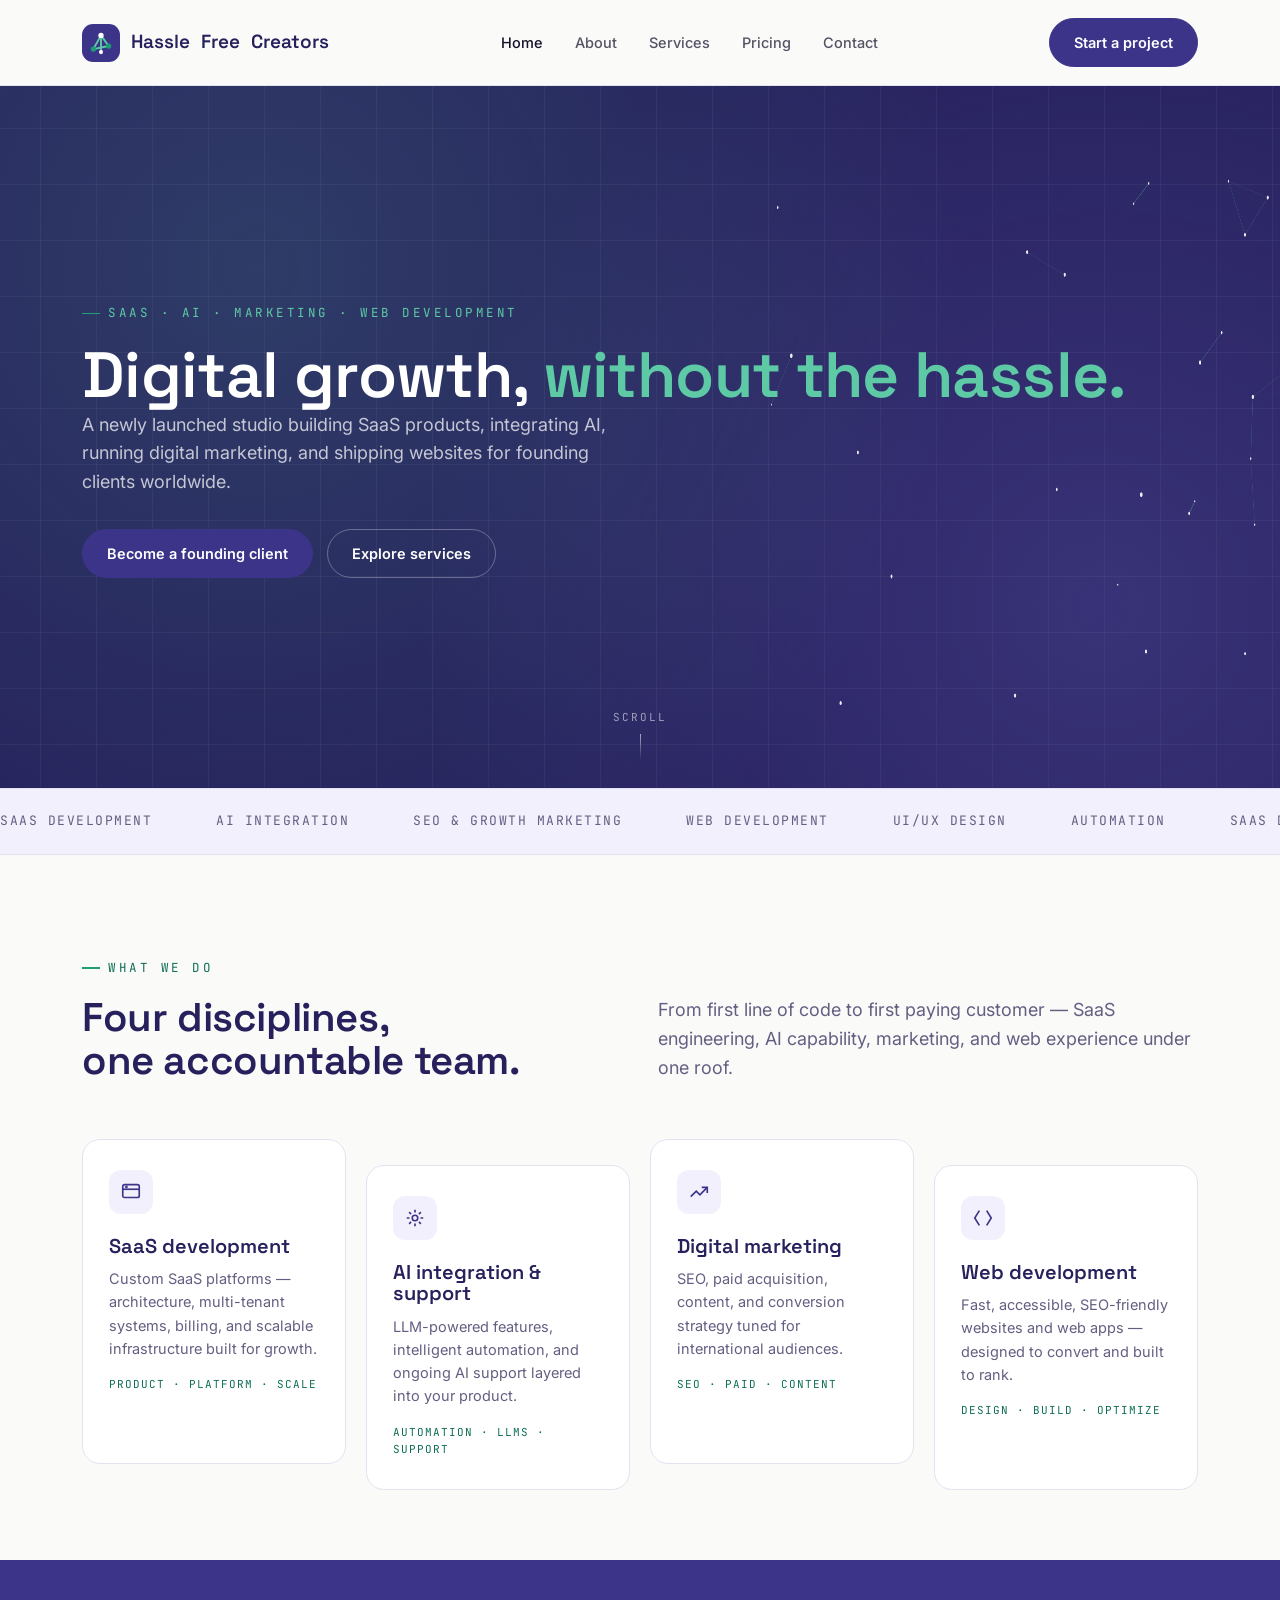
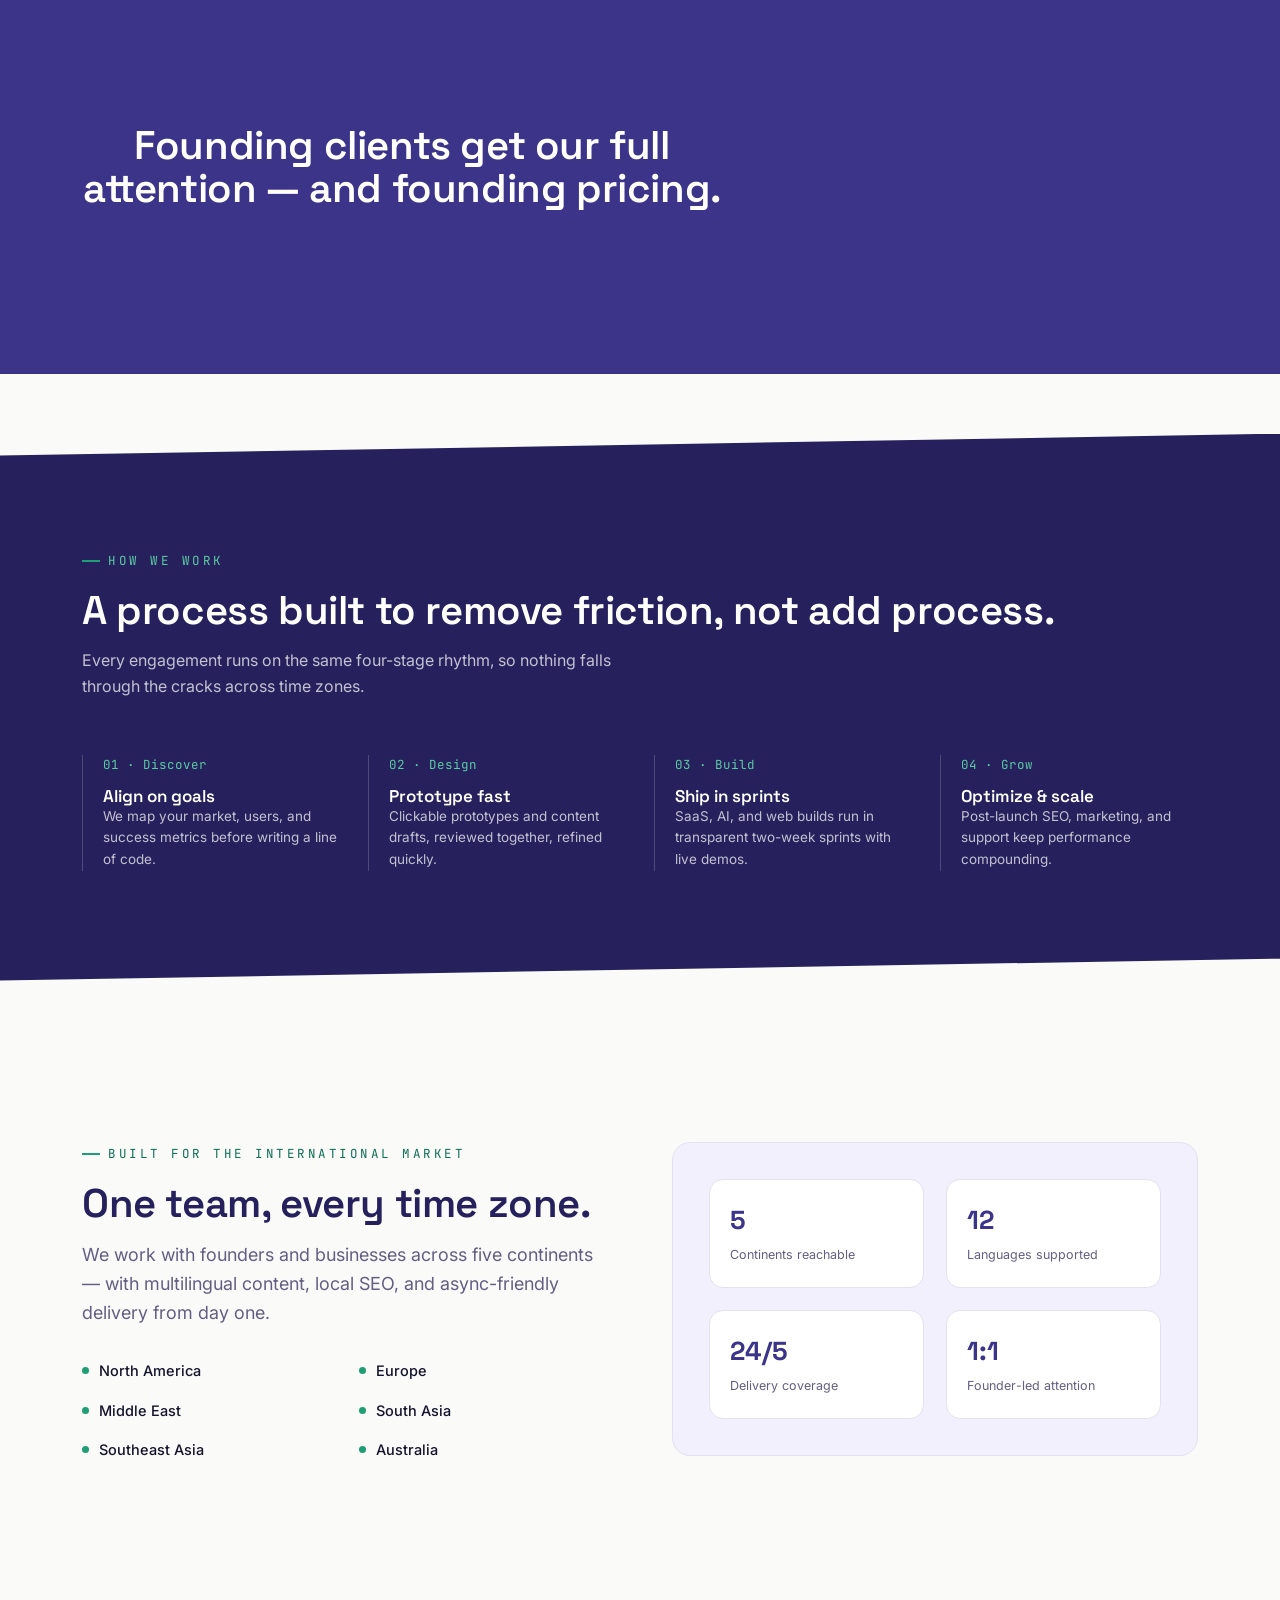
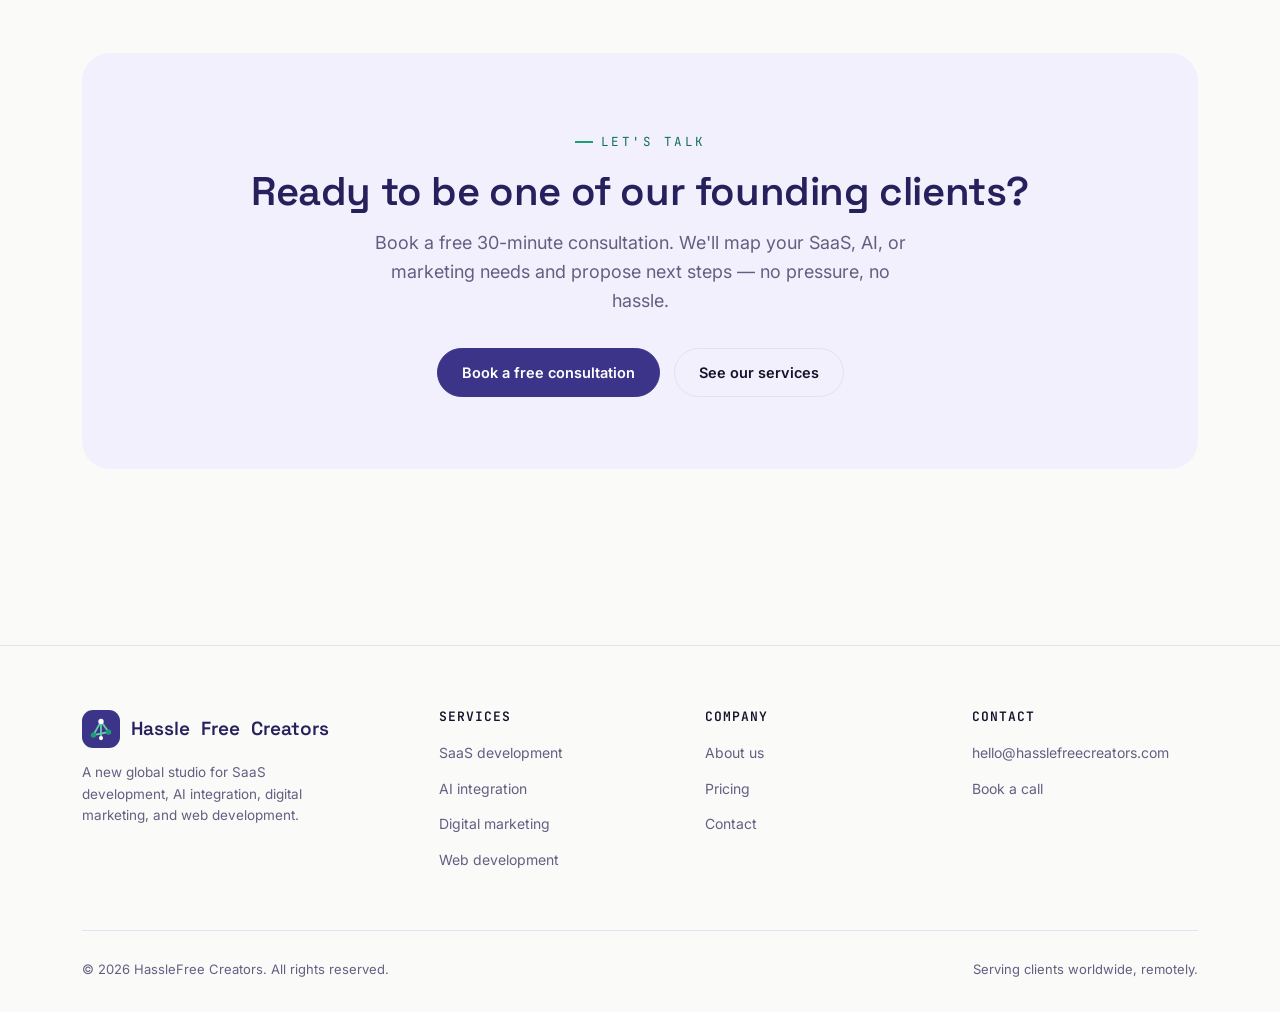
==== index.html @ 12fe64bd "frist commit" ====
<!DOCTYPE html>
<html lang="en">
<head>
<meta charset="UTF-8">
<meta name="viewport" content="width=device-width, initial-scale=1.0">

<title>HassleFree Creators | SaaS Development, AI Solutions, Digital Marketing & Web Development Agency</title>
<meta name="description" content="HassleFree Creators is a new global studio delivering SaaS product development, AI integration and support, digital marketing, and custom web development for startups and businesses worldwide.">
<meta name="keywords" content="SaaS development company, AI development services, AI support and integration, digital marketing agency, custom web development, SaaS solutions provider, international digital agency, web app development, new digital agency, hassle free creators">
<meta name="author" content="HassleFree Creators">
<meta name="robots" content="index, follow">
<link rel="canonical" href="https://www.hasslefreecreators.com/index.html">

<meta property="og:type" content="website">
<meta property="og:site_name" content="HassleFree Creators">
<meta property="og:title" content="HassleFree Creators | SaaS Development, AI Solutions, Digital Marketing & Web Development Agency">
<meta property="og:description" content="A new global studio building SaaS products, integrating AI, running digital marketing, and shipping websites for founding clients worldwide.">
<meta property="og:url" content="https://www.hasslefreecreators.com/index.html">
<meta property="og:image" content="https://www.hasslefreecreators.com/assets/og-cover.jpg">
<meta property="og:locale" content="en_US">

<meta name="twitter:card" content="summary_large_image">
<meta name="twitter:title" content="HassleFree Creators | SaaS Development, AI Solutions, Digital Marketing & Web Development Agency">
<meta name="twitter:description" content="A new global studio building SaaS products, integrating AI, running digital marketing, and shipping websites for founding clients worldwide.">
<meta name="twitter:image" content="https://www.hasslefreecreators.com/assets/og-cover.jpg">

<link rel="alternate" hreflang="en" href="https://www.hasslefreecreators.com/index.html">
<link rel="alternate" hreflang="x-default" href="https://www.hasslefreecreators.com/index.html">

<link rel="icon" href="assets/favicon.svg" type="image/svg+xml">
<link rel="preconnect" href="https://fonts.googleapis.com">
<link rel="preconnect" href="https://fonts.gstatic.com" crossorigin>
<link href="https://fonts.googleapis.com/css2?family=Space+Grotesk:wght@500;600;700&family=Inter:wght@400;500;600&family=JetBrains+Mono:wght@500&display=swap" rel="stylesheet">
<link rel="stylesheet" href="assets/styles.css">

<script type="application/ld+json">
{
  "@context": "https://schema.org",
  "@type": "Organization",
  "name": "HassleFree Creators",
  "url": "https://www.hasslefreecreators.com/",
  "logo": "https://www.hasslefreecreators.com/assets/logo.png",
  "description": "A global studio providing SaaS development, AI integration and support, digital marketing, and web development services.",
  "sameAs": [
    "https://www.linkedin.com/company/hasslefreecreators",
    "https://twitter.com/hasslefreecreators",
    "https://www.instagram.com/hasslefreecreators"
  ],
  "contactPoint": {
    "@type": "ContactPoint",
    "contactType": "customer support",
    "email": "hello@hasslefreecreators.com",
    "areaServed": "Worldwide",
    "availableLanguage": ["English"]
  }
}
</script>
<script type="application/ld+json">
{
  "@context": "https://schema.org",
  "@type": "WebSite",
  "name": "HassleFree Creators",
  "url": "https://www.hasslefreecreators.com/",
  "potentialAction": {
    "@type": "SearchAction",
    "target": "https://www.hasslefreecreators.com/search?q={search_term_string}",
    "query-input": "required name=search_term_string"
  }
}
</script>
<script type="application/ld+json">
{
  "@context": "https://schema.org",
  "@type": "ProfessionalService",
  "name": "HassleFree Creators",
  "areaServed": "Worldwide",
  "priceRange": "$$",
  "makesOffer": [
    {"@type":"Offer","itemOffered":{"@type":"Service","name":"SaaS Product Development","description":"End-to-end SaaS design, architecture, and development for startups and enterprises."}},
    {"@type":"Offer","itemOffered":{"@type":"Service","name":"AI Integration and Support","description":"Custom AI features, LLM integration, automation, and ongoing AI support for products."}},
    {"@type":"Offer","itemOffered":{"@type":"Service","name":"Digital Marketing","description":"SEO, paid media, content, and growth marketing for global audiences."}},
    {"@type":"Offer","itemOffered":{"@type":"Service","name":"Web Development","description":"Custom, high-performance, SEO-friendly websites and web applications."}}
  ]
}
</script>
<script type="application/ld+json">
{
  "@context": "https://schema.org",
  "@type": "FAQPage",
  "mainEntity": [
    {"@type":"Question","name":"What services does HassleFree Creators offer?","acceptedAnswer":{"@type":"Answer","text":"SaaS product development, AI integration and support, digital marketing, and custom web development for clients around the world."}},
    {"@type":"Question","name":"Is HassleFree Creators a new studio?","acceptedAnswer":{"@type":"Answer","text":"Yes. HassleFree Creators is newly launched and taking on a limited number of founding client partnerships across SaaS, AI, marketing, and web development."}},
    {"@type":"Question","name":"Does HassleFree Creators work with international clients?","acceptedAnswer":{"@type":"Answer","text":"Yes. The studio works with startups and businesses across North America, Europe, the Middle East, and Asia-Pacific, with flexible timezone-friendly collaboration."}}
  ]
}
</script>
</head>
<body>
<header>
  <div class="nav">
    <a href="index.html" class="logo-lockup">
      <span class="logo-mark"><svg viewBox="0 0 100 100" xmlns="http://www.w3.org/2000/svg">
  <line x1="30" y1="66" x2="50" y2="30" stroke="#5DCAA5" stroke-width="5" stroke-linecap="round"/>
  <line x1="50" y1="30" x2="70" y2="58" stroke="#5DCAA5" stroke-width="5" stroke-linecap="round"/>
  <line x1="30" y1="66" x2="70" y2="58" stroke="#5DCAA5" stroke-width="5" stroke-linecap="round"/>
  <line x1="50" y1="30" x2="50" y2="74" stroke="#5DCAA5" stroke-width="5" stroke-linecap="round"/>
  <circle cx="50" cy="30" r="7" fill="#fff"/>
  <circle cx="30" cy="66" r="7" fill="#1D9E75"/>
  <circle cx="70" cy="58" r="7" fill="#1D9E75"/>
  <circle cx="50" cy="74" r="5.5" fill="#fff"/>
</svg></span>
      Hassle<span class="fr">Free</span> Creators
    </a>
    <nav class="links">
      <a href="index.html" aria-current="page">Home</a>
      <a href="about.html">About</a>
      <a href="services.html">Services</a>
      <a href="pricing.html">Pricing</a>
      <a href="contact.html">Contact</a>
    </nav>
    <a href="contact.html" class="btn btn-primary">Start a project</a>
  </div>
</header>
<main id="top">

  <section class="parallax-hero">
    <div class="parallax-layer layer-grid" data-parallax-speed="0.08"></div>
    <div class="parallax-layer layer-back" data-parallax-speed="0.15"></div>
    <div class="parallax-layer layer-mid" data-parallax-speed="0.28">
      <canvas id="nodeCanvas" aria-hidden="true"></canvas>
    </div>
    <div class="wrap hero-content">
      <span class="eyebrow on-dark">SaaS &middot; AI &middot; Marketing &middot; Web Development</span>
      <h1>Digital growth, <span class="accent">without the hassle.</span></h1>
      <p class="lede">A newly launched studio building SaaS products, integrating AI, running digital marketing, and shipping websites for founding clients worldwide.</p>
      <div class="hero-ctas">
        <a href="contact.html" class="btn btn-primary">Become a founding client</a>
        <a href="services.html" class="btn btn-ghost on-dark">Explore services</a>
      </div>
    </div>
    <div class="scroll-cue">Scroll</div>
  </section>

  <div class="marquee" aria-hidden="true">
    <div class="marquee-track">
      <span>SaaS Development</span><span>AI Integration</span><span>SEO &amp; Growth Marketing</span><span>Web Development</span><span>UI/UX Design</span><span>Automation</span>
      <span>SaaS Development</span><span>AI Integration</span><span>SEO &amp; Growth Marketing</span><span>Web Development</span><span>UI/UX Design</span><span>Automation</span>
    </div>
  </div>

  <section id="services">
    <div class="wrap">
      <div class="services-head reveal">
        <div>
          <span class="eyebrow">What we do</span>
          <h2>Four disciplines,<br>one accountable team.</h2>
        </div>
        <p class="lede">From first line of code to first paying customer &mdash; SaaS engineering, AI capability, marketing, and web experience under one roof.</p>
      </div>
      <div class="service-grid reveal">
        <div class="service-card">
          <div class="service-icon"><svg width="22" height="22" viewBox="0 0 24 24" fill="none" stroke="currentColor" stroke-width="1.8"><rect x="3" y="4" width="18" height="14" rx="2"/><path d="M3 9h18"/><circle cx="7" cy="6.5" r="0.6" fill="currentColor"/></svg></div>
          <h3>SaaS development</h3>
          <p>Custom SaaS platforms &mdash; architecture, multi-tenant systems, billing, and scalable infrastructure built for growth.</p>
          <span class="service-tag">Product &middot; Platform &middot; Scale</span>
        </div>
        <div class="service-card">
          <div class="service-icon"><svg width="22" height="22" viewBox="0 0 24 24" fill="none" stroke="currentColor" stroke-width="1.8"><circle cx="12" cy="12" r="3"/><path d="M12 3v3M12 18v3M3 12h3M18 12h3M5.6 5.6l2.1 2.1M16.3 16.3l2.1 2.1M5.6 18.4l2.1-2.1M16.3 7.7l2.1-2.1"/></svg></div>
          <h3>AI integration &amp; support</h3>
          <p>LLM-powered features, intelligent automation, and ongoing AI support layered into your product.</p>
          <span class="service-tag">Automation &middot; LLMs &middot; Support</span>
        </div>
        <div class="service-card">
          <div class="service-icon"><svg width="22" height="22" viewBox="0 0 24 24" fill="none" stroke="currentColor" stroke-width="1.8"><path d="M3 17l6-6 4 4 8-8"/><path d="M15 7h6v6"/></svg></div>
          <h3>Digital marketing</h3>
          <p>SEO, paid acquisition, content, and conversion strategy tuned for international audiences.</p>
          <span class="service-tag">SEO &middot; Paid &middot; Content</span>
        </div>
        <div class="service-card">
          <div class="service-icon"><svg width="22" height="22" viewBox="0 0 24 24" fill="none" stroke="currentColor" stroke-width="1.8"><path d="M8 4L3 12l5 8M16 4l5 8-5 8"/></svg></div>
          <h3>Web development</h3>
          <p>Fast, accessible, SEO-friendly websites and web apps &mdash; designed to convert and built to rank.</p>
          <span class="service-tag">Design &middot; Build &middot; Optimize</span>
        </div>
      </div>
    </div>
  </section>

  <div class="parallax-band" style="background-image:linear-gradient(180deg,rgba(38,33,92,0.72),rgba(15,110,86,0.6)),radial-gradient(circle at 30% 30%,#3C3489,#15132B 70%);">
    <div class="wrap reveal">
      <h2>Founding clients get our full attention &mdash; and founding pricing.</h2>
    </div>
  </div>

  <section id="process" class="break-section">
    <div class="wrap">
      <span class="eyebrow on-dark">How we work</span>
      <h2>A process built to remove friction, not add process.</h2>
      <p style="max-width:560px;margin-top:16px;">Every engagement runs on the same four-stage rhythm, so nothing falls through the cracks across time zones.</p>
      <div class="process-list">
        <div class="process-item">
          <span class="process-num">01 &middot; Discover</span>
          <h3 style="font-size:17px;">Align on goals</h3>
          <p style="font-size:13.5px;">We map your market, users, and success metrics before writing a line of code.</p>
        </div>
        <div class="process-item">
          <span class="process-num">02 &middot; Design</span>
          <h3 style="font-size:17px;">Prototype fast</h3>
          <p style="font-size:13.5px;">Clickable prototypes and content drafts, reviewed together, refined quickly.</p>
        </div>
        <div class="process-item">
          <span class="process-num">03 &middot; Build</span>
          <h3 style="font-size:17px;">Ship in sprints</h3>
          <p style="font-size:13.5px;">SaaS, AI, and web builds run in transparent two-week sprints with live demos.</p>
        </div>
        <div class="process-item">
          <span class="process-num">04 &middot; Grow</span>
          <h3 style="font-size:17px;">Optimize &amp; scale</h3>
          <p style="font-size:13.5px;">Post-launch SEO, marketing, and support keep performance compounding.</p>
        </div>
      </div>
    </div>
  </section>

  <section id="global">
    <div class="wrap split reveal">
      <div>
        <span class="eyebrow">Built for the international market</span>
        <h2>One team, every time zone.</h2>
        <p class="lede" style="margin-top:16px;">We work with founders and businesses across five continents &mdash; with multilingual content, local SEO, and async-friendly delivery from day one.</p>
        <ul class="region-list">
          <li><span class="dot"></span>North America</li>
          <li><span class="dot"></span>Europe</li>
          <li><span class="dot"></span>Middle East</li>
          <li><span class="dot"></span>South Asia</li>
          <li><span class="dot"></span>Southeast Asia</li>
          <li><span class="dot"></span>Australia</li>
        </ul>
      </div>
      <div class="map-card">
        <div class="grid-stats">
          <div class="map-stat"><b>5</b><span>Continents reachable</span></div>
          <div class="map-stat"><b>12</b><span>Languages supported</span></div>
          <div class="map-stat"><b>24/5</b><span>Delivery coverage</span></div>
          <div class="map-stat"><b>1:1</b><span>Founder-led attention</span></div>
        </div>
      </div>
    </div>
  </section>

  <section id="contact-cta">
    <div class="wrap">
      <div class="cta-section reveal">
        <span class="eyebrow" style="justify-content:center;">Let's talk</span>
        <h2>Ready to be one of our founding clients?</h2>
        <p class="lede">Book a free 30-minute consultation. We'll map your SaaS, AI, or marketing needs and propose next steps &mdash; no pressure, no hassle.</p>
        <div class="cta-row">
          <a href="contact.html" class="btn btn-primary">Book a free consultation</a>
          <a href="services.html" class="btn btn-ghost">See our services</a>
        </div>
      </div>
    </div>
  </section>

</main>
<footer>
  <div class="wrap">
    <div class="foot-grid">
      <div class="foot-col">
        <a href="index.html" class="logo-lockup" style="margin-bottom:14px;">
          <span class="logo-mark"><svg viewBox="0 0 100 100" xmlns="http://www.w3.org/2000/svg">
  <line x1="30" y1="66" x2="50" y2="30" stroke="#5DCAA5" stroke-width="5" stroke-linecap="round"/>
  <line x1="50" y1="30" x2="70" y2="58" stroke="#5DCAA5" stroke-width="5" stroke-linecap="round"/>
  <line x1="30" y1="66" x2="70" y2="58" stroke="#5DCAA5" stroke-width="5" stroke-linecap="round"/>
  <line x1="50" y1="30" x2="50" y2="74" stroke="#5DCAA5" stroke-width="5" stroke-linecap="round"/>
  <circle cx="50" cy="30" r="7" fill="#fff"/>
  <circle cx="30" cy="66" r="7" fill="#1D9E75"/>
  <circle cx="70" cy="58" r="7" fill="#1D9E75"/>
  <circle cx="50" cy="74" r="5.5" fill="#fff"/>
</svg></span>
          Hassle<span class="fr">Free</span> Creators
        </a>
        <p style="font-size:13.5px;max-width:260px;">A new global studio for SaaS development, AI integration, digital marketing, and web development.</p>
      </div>
      <div class="foot-col">
        <h3>Services</h3>
        <ul>
          <li><a href="services.html#saas">SaaS development</a></li>
          <li><a href="services.html#ai">AI integration</a></li>
          <li><a href="services.html#marketing">Digital marketing</a></li>
          <li><a href="services.html#web">Web development</a></li>
        </ul>
      </div>
      <div class="foot-col">
        <h3>Company</h3>
        <ul>
          <li><a href="about.html">About us</a></li>
          <li><a href="pricing.html">Pricing</a></li>
          <li><a href="contact.html">Contact</a></li>
        </ul>
      </div>
      <div class="foot-col">
        <h3>Contact</h3>
        <ul>
          <li><a href="mailto:hello@hasslefreecreators.com">hello@hasslefreecreators.com</a></li>
          <li><a href="contact.html">Book a call</a></li>
        </ul>
      </div>
    </div>
    <div class="foot-bottom">
      <span>&copy; 2026 HassleFree Creators. All rights reserved.</span>
      <span>Serving clients worldwide, remotely.</span>
    </div>
  </div>
</footer>
<script src="assets/main.js"></script>
</body>
</html>
---- assets/styles.css ----
:root{
  --purple:#3C3489;
  --purple-deep:#26215C;
  --teal:#0F6E56;
  --teal-bright:#1D9E75;
  --teal-light:#5DCAA5;
  --ink:#15132B;
  --paper:#FAFAF9;
  --tint:#F2F0FC;
  --line:#E4E1F0;
  --muted:#645F82;
  --radius:18px;
  --display:'Space Grotesk',sans-serif;
  --body:'Inter',sans-serif;
  --mono:'JetBrains Mono',monospace;
}
*{box-sizing:border-box;margin:0;padding:0;}
html{scroll-behavior:smooth;}
body{
  font-family:var(--body);
  color:var(--ink);
  background:var(--paper);
  line-height:1.6;
  -webkit-font-smoothing:antialiased;
  overflow-x:hidden;
}
img,canvas{max-width:100%;display:block;}
a{color:inherit;text-decoration:none;}
ul{list-style:none;}
section{padding:96px 0;position:relative;}
.wrap{width:100%;max-width:1180px;margin:0 auto;padding:0 32px;}
.eyebrow{
  font-family:var(--mono);font-size:12.5px;letter-spacing:2.5px;text-transform:uppercase;
  color:var(--teal);display:inline-flex;align-items:center;gap:8px;margin-bottom:18px;
}
.eyebrow.on-dark{color:var(--teal-light);}
.eyebrow::before{content:"";width:18px;height:1.5px;background:var(--teal-bright);display:inline-block;}
h1,h2,h3{font-family:var(--display);font-weight:600;line-height:1.08;color:var(--purple-deep);}
h1{font-size:clamp(38px,5.4vw,64px);letter-spacing:-0.01em;}
h2{font-size:clamp(28px,3.4vw,40px);letter-spacing:-0.01em;}
h3{font-size:20px;}
p{color:var(--muted);}
.lede{font-size:18px;max-width:540px;}

/* Header */
header{position:sticky;top:0;z-index:80;background:rgba(250,250,249,0.86);backdrop-filter:blur(10px);border-bottom:1px solid var(--line);}
.nav{display:flex;align-items:center;justify-content:space-between;padding:18px 32px;max-width:1180px;margin:0 auto;}
.logo-lockup{display:flex;align-items:center;gap:11px;font-family:var(--display);font-weight:600;font-size:19px;color:var(--purple-deep);}
.logo-mark{width:38px;height:38px;border-radius:11px;background:var(--purple);flex-shrink:0;}
.logo-mark svg{width:100%;height:100%;}
.logo-mark .fr{color:var(--teal);}
nav.links{display:flex;gap:32px;font-size:14.5px;font-weight:500;}
nav.links a{color:var(--ink);opacity:0.72;transition:opacity .2s;}
nav.links a:hover,nav.links a[aria-current="page"]{opacity:1;}
.btn{font-family:var(--body);font-weight:600;font-size:14.5px;padding:12px 24px;border-radius:100px;border:1.5px solid var(--purple);display:inline-block;transition:transform .18s ease, background .2s ease, color .2s ease;cursor:pointer;}
.btn-primary{background:var(--purple);color:#fff;}
.btn-primary:hover{background:var(--purple-deep);transform:translateY(-2px);}
.btn-ghost{border-color:var(--line);color:var(--ink);}
.btn-ghost:hover{border-color:var(--purple);transform:translateY(-2px);}
.btn-ghost.on-dark{border-color:rgba(255,255,255,0.3);color:#fff;}
.btn-ghost.on-dark:hover{border-color:#fff;}

/* Parallax hero */
.parallax-hero{position:relative;min-height:78vh;display:flex;align-items:center;overflow:hidden;background:var(--purple-deep);}
.parallax-layer{position:absolute;inset:-10% -10%;will-change:transform;}
.layer-back{background:radial-gradient(circle at 25% 30%,rgba(93,202,165,0.16),transparent 55%),radial-gradient(circle at 80% 70%,rgba(124,113,221,0.22),transparent 50%);}
.layer-mid{display:flex;align-items:center;justify-content:flex-end;padding-right:6%;}
.layer-mid canvas{width:min(46vw,560px);height:min(46vw,560px);}
.layer-grid{background-image:linear-gradient(rgba(255,255,255,0.05) 1px,transparent 1px),linear-gradient(90deg,rgba(255,255,255,0.05) 1px,transparent 1px);background-size:56px 56px;}
.hero-content{position:relative;z-index:5;color:#fff;}
.hero-content h1{color:#fff;}
.hero-content h1 .accent{color:var(--teal-light);}
.hero-content p{color:rgba(255,255,255,0.72);}
.hero-ctas{display:flex;gap:14px;flex-wrap:wrap;margin-top:32px;}
.scroll-cue{position:absolute;bottom:28px;left:50%;transform:translateX(-50%);color:rgba(255,255,255,0.55);font-family:var(--mono);font-size:11px;letter-spacing:2px;text-transform:uppercase;display:flex;flex-direction:column;align-items:center;gap:8px;z-index:5;}
.scroll-cue::after{content:"";width:1px;height:26px;background:linear-gradient(rgba(255,255,255,0.6),transparent);}

/* Small page hero (non-home pages) */
.page-hero{background:var(--purple-deep);padding:150px 0 90px;position:relative;overflow:hidden;}
.page-hero .layer-back{position:absolute;inset:0;}
.page-hero .wrap{position:relative;z-index:3;}
.page-hero h1{color:#fff;font-size:clamp(34px,4.6vw,54px);}
.page-hero p{color:rgba(255,255,255,0.72);margin-top:14px;max-width:560px;}

/* Parallax image band */
.parallax-band{height:46vh;min-height:320px;background:linear-gradient(180deg,rgba(21,19,43,0.55),rgba(21,19,43,0.55)),var(--purple);background-attachment:fixed;background-position:center;background-size:cover;display:flex;align-items:center;justify-content:center;text-align:center;color:#fff;}
.parallax-band h2{color:#fff;max-width:640px;}
@supports (-webkit-touch-callout:none){
  .parallax-band{background-attachment:scroll;}
}

.marquee{border-top:1px solid var(--line);border-bottom:1px solid var(--line);padding:22px 0;overflow:hidden;background:var(--tint);}
.marquee-track{display:flex;gap:64px;white-space:nowrap;animation:scroll 26s linear infinite;width:max-content;}
.marquee-track span{font-family:var(--mono);font-size:13px;letter-spacing:1.5px;text-transform:uppercase;color:var(--muted);}
@keyframes scroll{from{transform:translateX(0);}to{transform:translateX(-50%);}}

/* Reveal on scroll */
.reveal{opacity:0;transform:translateY(28px);transition:opacity .7s ease, transform .7s ease;}
.reveal.is-visible{opacity:1;transform:translateY(0);}

/* Services grid */
.services-head{display:flex;justify-content:space-between;align-items:end;gap:24px;margin-bottom:56px;flex-wrap:wrap;}
.services-head .lede{margin:0;}
.service-grid{display:grid;grid-template-columns:repeat(4,1fr);gap:20px;}
.service-card{background:#fff;border:1px solid var(--line);border-radius:var(--radius);padding:30px 26px;transition:transform .22s ease, box-shadow .22s ease, border-color .22s ease;}
.service-card:nth-child(2){transform:translateY(26px);}
.service-card:nth-child(4){transform:translateY(26px);}
.service-card:hover{transform:translateY(14px);box-shadow:0 24px 48px -24px rgba(60,52,137,0.28);border-color:var(--purple);}
.service-card:nth-child(2):hover,.service-card:nth-child(4):hover{transform:translateY(40px);}
.service-icon{width:44px;height:44px;border-radius:12px;background:var(--tint);display:flex;align-items:center;justify-content:center;margin-bottom:22px;color:var(--purple);}
.service-card h3{margin-bottom:10px;}
.service-card p{font-size:14.5px;}
.service-tag{font-family:var(--mono);font-size:11px;color:var(--teal);letter-spacing:1px;text-transform:uppercase;margin-top:16px;display:block;}

/* Diagonal break */
.break-section{background:var(--purple-deep);position:relative;padding:110px 0;clip-path:polygon(0 4%,100% 0,100% 96%,0 100%);margin:60px 0;}
.break-section .wrap{position:relative;z-index:2;}
.break-section h2,.break-section h3{color:#fff;}
.break-section p{color:rgba(255,255,255,0.72);}
.process-list{display:grid;grid-template-columns:repeat(4,1fr);gap:28px;margin-top:56px;}
.process-item{border-left:1.5px solid rgba(255,255,255,0.18);padding-left:20px;}
.process-num{font-family:var(--mono);font-size:12.5px;color:var(--teal-light);display:block;margin-bottom:12px;}

/* Split / global */
.split{display:grid;grid-template-columns:1fr 1fr;gap:64px;align-items:center;}
.region-list{display:grid;grid-template-columns:1fr 1fr;gap:16px 28px;margin-top:32px;}
.region-list li{display:flex;align-items:center;gap:10px;font-size:14.5px;color:var(--ink);font-weight:500;}
.dot{width:7px;height:7px;border-radius:50%;background:var(--teal-bright);flex-shrink:0;}
.map-card{background:var(--tint);border-radius:var(--radius);padding:36px;border:1px solid var(--line);}
.map-card .grid-stats{display:grid;grid-template-columns:1fr 1fr;gap:22px;}
.map-stat{background:#fff;border-radius:14px;padding:20px;border:1px solid var(--line);}
.map-stat b{font-family:var(--display);font-size:26px;color:var(--purple);display:block;}
.map-stat span{font-size:12.5px;color:var(--muted);}

/* Pricing */
.pricing-grid{display:grid;grid-template-columns:repeat(3,1fr);gap:24px;align-items:start;}
.price-card{background:#fff;border:1px solid var(--line);border-radius:var(--radius);padding:36px 30px;transition:transform .22s ease, box-shadow .22s ease;}
.price-card.featured{border-color:var(--purple);box-shadow:0 24px 48px -24px rgba(60,52,137,0.32);transform:translateY(-14px);position:relative;}
.price-card:hover{transform:translateY(-6px);}
.price-card.featured:hover{transform:translateY(-18px);}
.price-badge{position:absolute;top:-13px;left:30px;background:var(--purple);color:#fff;font-family:var(--mono);font-size:11px;letter-spacing:1px;text-transform:uppercase;padding:6px 14px;border-radius:100px;}
.price-name{font-family:var(--mono);font-size:12.5px;letter-spacing:1.5px;text-transform:uppercase;color:var(--teal);margin-bottom:12px;}
.price-amount{font-family:var(--display);font-size:38px;color:var(--purple-deep);margin-bottom:6px;}
.price-amount span{font-family:var(--body);font-size:14px;color:var(--muted);font-weight:400;}
.price-desc{font-size:13.5px;margin-bottom:26px;}
.price-feats li{font-size:14px;color:var(--ink);padding:9px 0;border-top:1px solid var(--line);display:flex;gap:10px;align-items:flex-start;}
.price-feats li:first-child{border-top:none;}
.check{color:var(--teal-bright);flex-shrink:0;font-weight:700;}
.price-card .btn{width:100%;text-align:center;margin-top:26px;}

/* FAQ */
.faq-item{border-top:1px solid var(--line);padding:26px 0;}
.faq-item:last-child{border-bottom:1px solid var(--line);}
.faq-item summary{font-family:var(--display);font-size:17px;font-weight:600;color:var(--purple-deep);cursor:pointer;list-style:none;display:flex;justify-content:space-between;align-items:center;gap:20px;}
.faq-item summary::-webkit-details-marker{display:none;}
.faq-item summary::after{content:"+";font-size:22px;color:var(--teal);font-weight:400;flex-shrink:0;}
.faq-item[open] summary::after{content:"–";}
.faq-item p{margin-top:16px;max-width:640px;font-size:14.5px;}

/* CTA */
.cta-section{background:var(--tint);border-radius:28px;padding:72px 56px;text-align:center;max-width:1116px;margin:0 auto;}
.cta-section h2{margin-bottom:16px;}
.cta-section .lede{margin:0 auto 32px;text-align:center;}
.cta-row{display:flex;gap:14px;justify-content:center;flex-wrap:wrap;}

/* Values / about grid */
.value-grid{display:grid;grid-template-columns:repeat(3,1fr);gap:22px;margin-top:16px;}
.value-card{padding:28px 0;border-top:1px solid var(--line);}
.value-num{font-family:var(--mono);font-size:12px;color:var(--teal);letter-spacing:1px;}

/* Team-lite founder card */
.founder-card{display:flex;gap:24px;align-items:center;background:#fff;border:1px solid var(--line);border-radius:var(--radius);padding:28px;margin-top:40px;}
.founder-avatar{width:64px;height:64px;border-radius:50%;background:var(--purple);flex-shrink:0;display:flex;align-items:center;justify-content:center;color:#fff;font-family:var(--display);font-size:20px;}
.founder-card b{color:var(--ink);display:block;font-size:15px;}
.founder-card span{font-size:13px;color:var(--muted);}

/* Contact */
.contact-grid{display:grid;grid-template-columns:1fr 1fr;gap:56px;}
.form-field{margin-bottom:20px;}
.form-field label{display:block;font-size:13px;font-weight:600;color:var(--ink);margin-bottom:8px;}
.form-field input,.form-field textarea,.form-field select{width:100%;font-family:var(--body);font-size:14.5px;padding:13px 16px;border-radius:12px;border:1.5px solid var(--line);background:#fff;color:var(--ink);transition:border-color .2s;}
.form-field input:focus,.form-field textarea:focus,.form-field select:focus{outline:none;border-color:var(--purple);}
.form-field textarea{resize:vertical;min-height:120px;}
.contact-info-card{background:var(--tint);border-radius:var(--radius);padding:32px;border:1px solid var(--line);}
.contact-info-card .info-row{display:flex;gap:12px;align-items:flex-start;margin-bottom:20px;}
.contact-info-card .info-row b{display:block;font-size:14px;color:var(--ink);}
.contact-info-card .info-row span{font-size:13.5px;color:var(--muted);}
.form-note{font-size:12.5px;color:var(--muted);margin-top:6px;}
.form-success{display:none;background:var(--tint);border:1px solid var(--teal-light);border-radius:12px;padding:16px 20px;font-size:14px;color:var(--teal);margin-top:16px;}
.form-success.show{display:block;}

footer{padding:64px 0 32px;border-top:1px solid var(--line);margin-top:80px;}
.foot-grid{display:grid;grid-template-columns:1.4fr 1fr 1fr 1fr;gap:40px;margin-bottom:48px;}
.foot-col h3{font-size:13px;color:var(--ink);font-family:var(--mono);letter-spacing:1px;text-transform:uppercase;margin-bottom:16px;}
.foot-col ul li{margin-bottom:10px;}
.foot-col ul a{font-size:14px;color:var(--muted);transition:color .2s;}
.foot-col ul a:hover{color:var(--purple);}
.foot-bottom{display:flex;justify-content:space-between;align-items:center;flex-wrap:wrap;gap:12px;padding-top:28px;border-top:1px solid var(--line);font-size:13px;color:var(--muted);}

@media(max-width:920px){
  .hero-grid,.split,.contact-grid{grid-template-columns:1fr;}
  .service-grid{grid-template-columns:1fr 1fr;}
  .service-card:nth-child(2),.service-card:nth-child(4){transform:none;}
  .process-list{grid-template-columns:1fr 1fr;}
  .pricing-grid{grid-template-columns:1fr;}
  .price-card.featured{transform:none;}
  .value-grid{grid-template-columns:1fr;}
  .foot-grid{grid-template-columns:1fr 1fr;}
  nav.links{display:none;}
  .layer-mid{display:none;}
}
@media(prefers-reduced-motion:reduce){
  .marquee-track{animation:none;}
  .reveal{opacity:1;transform:none;transition:none;}
  *{transition:none !important;}
}
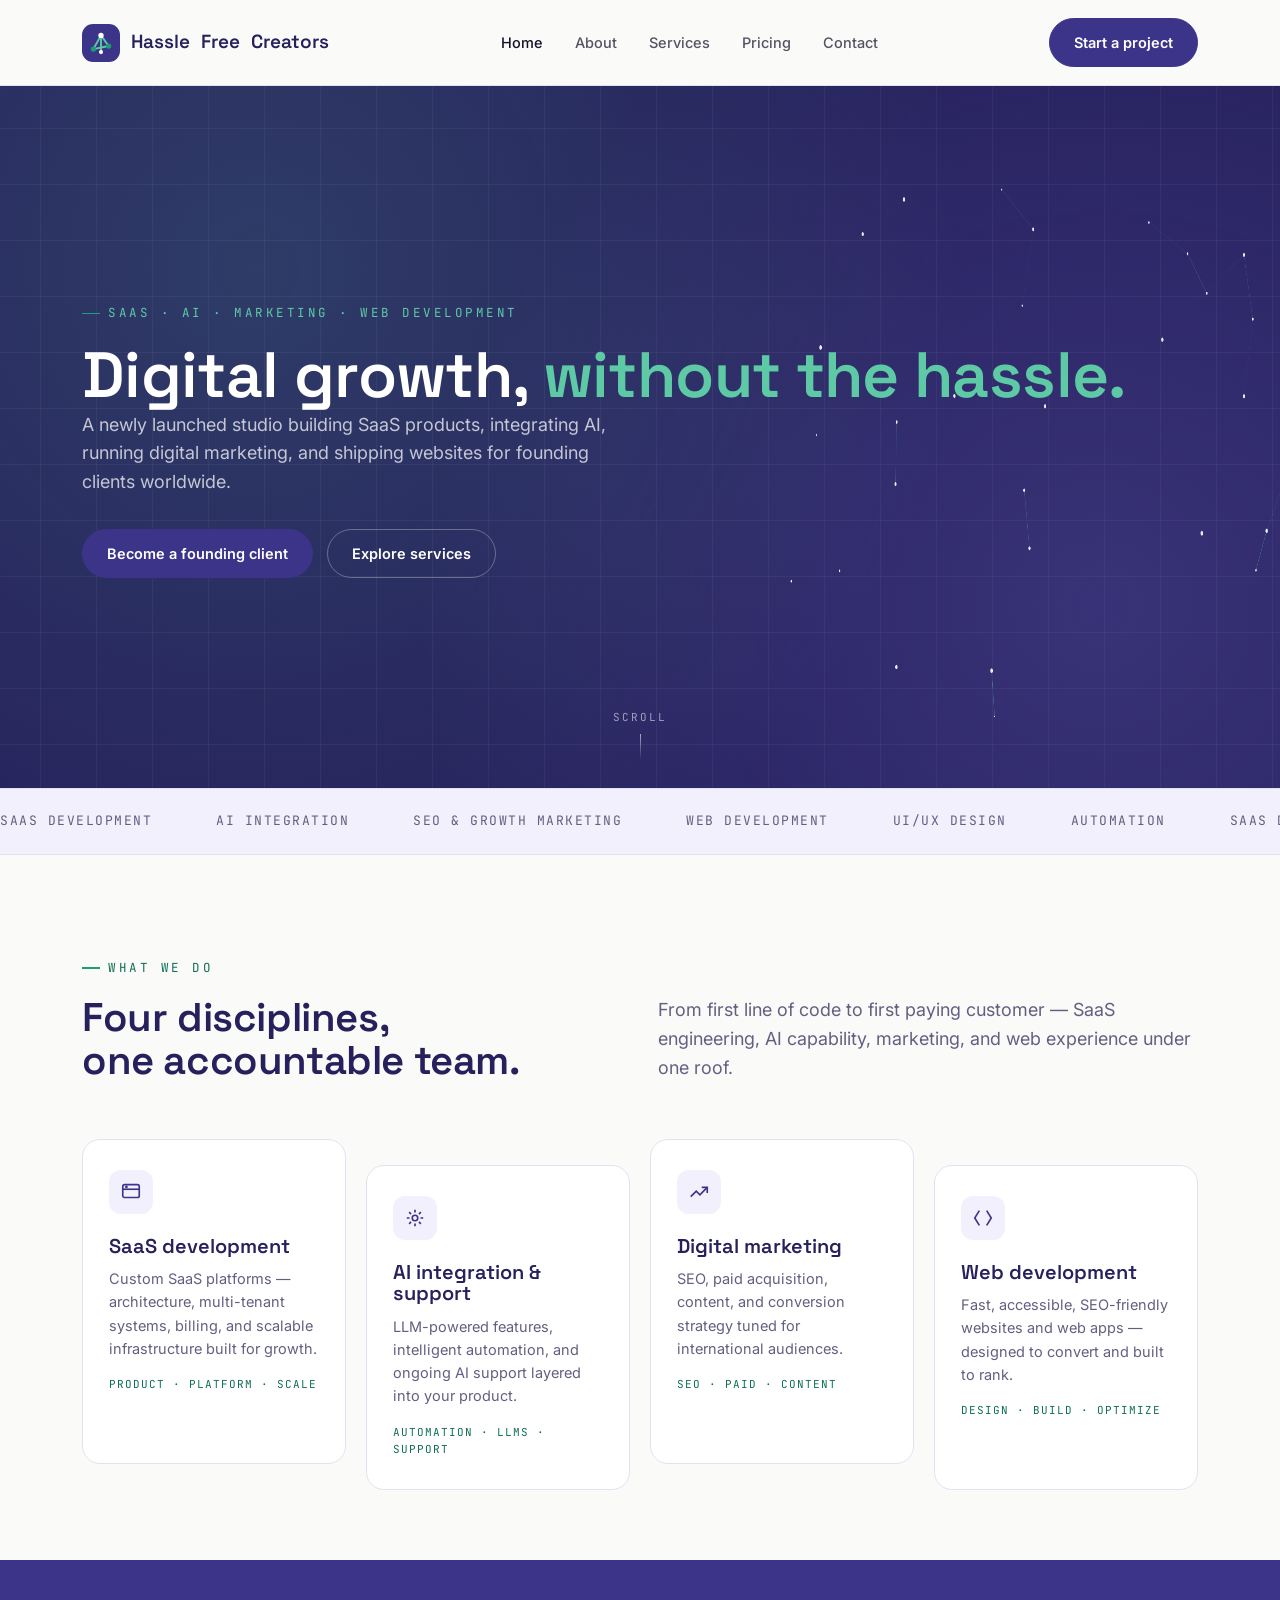
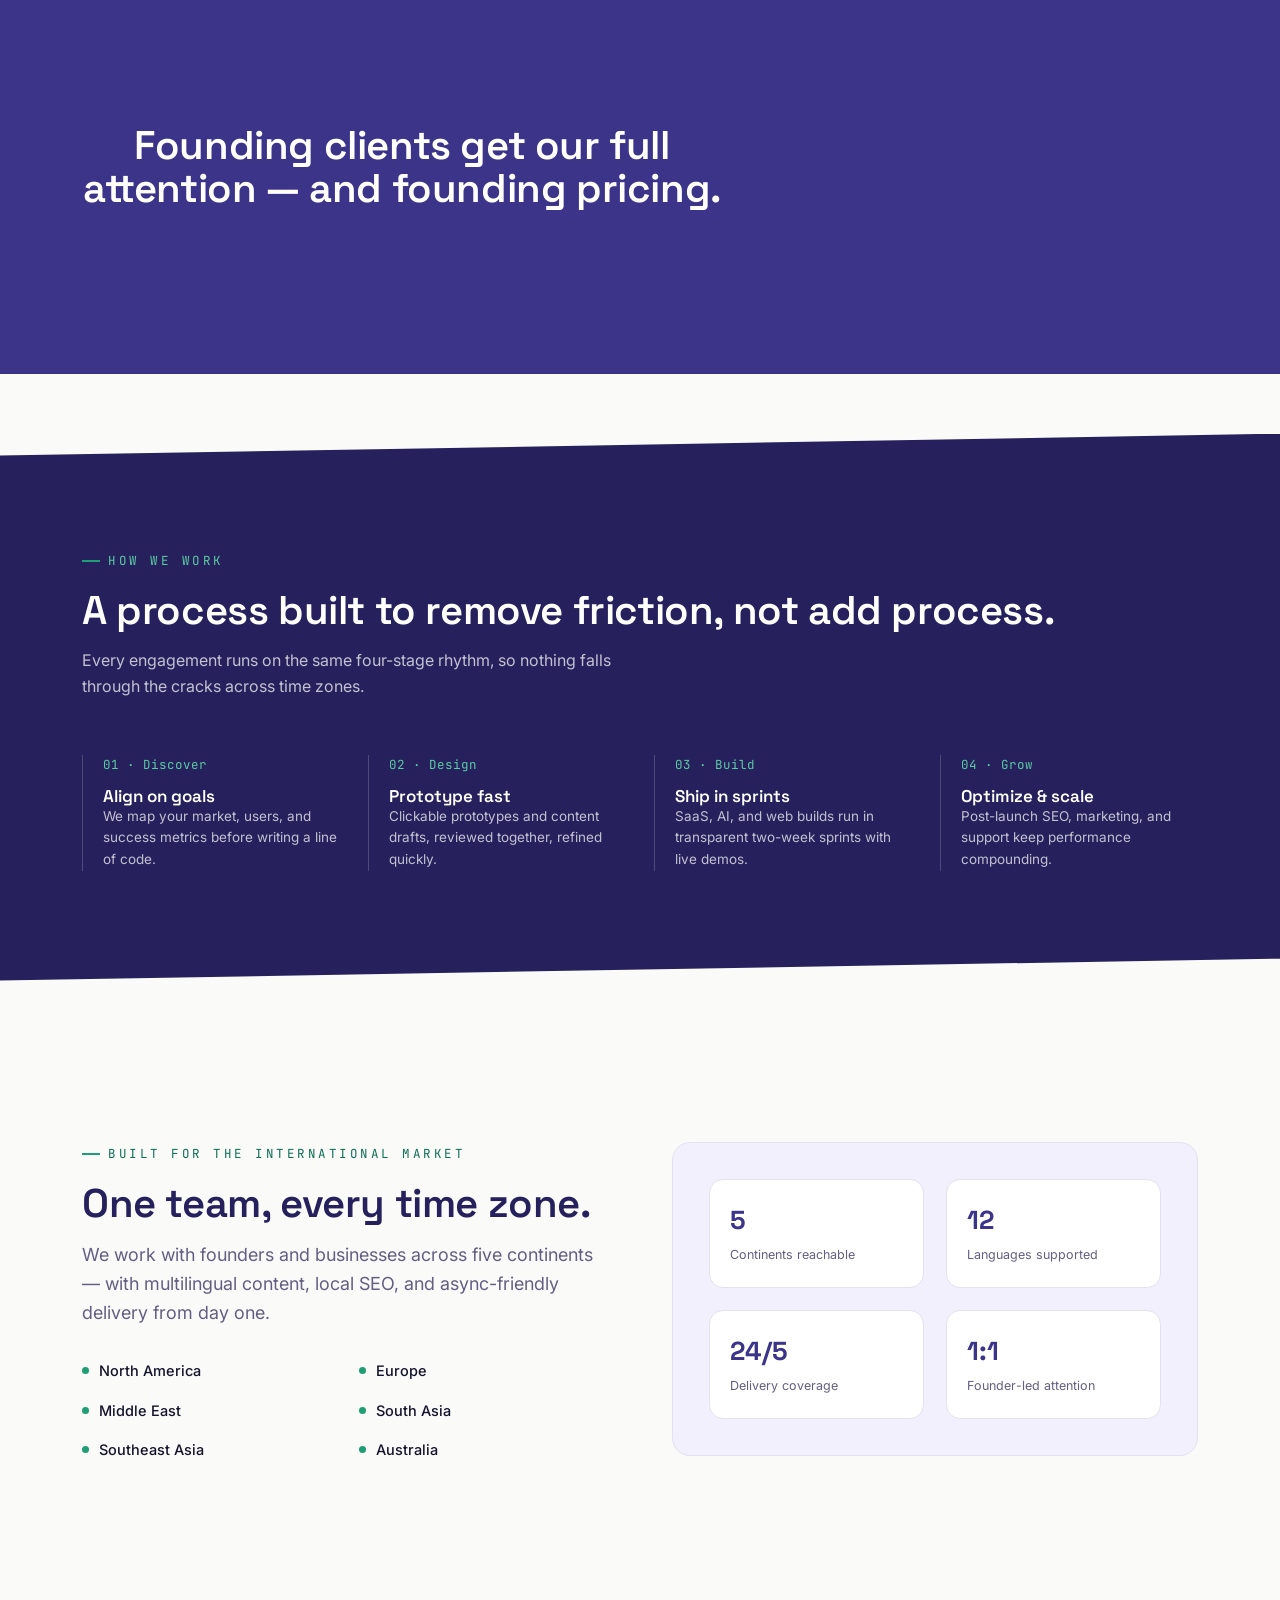
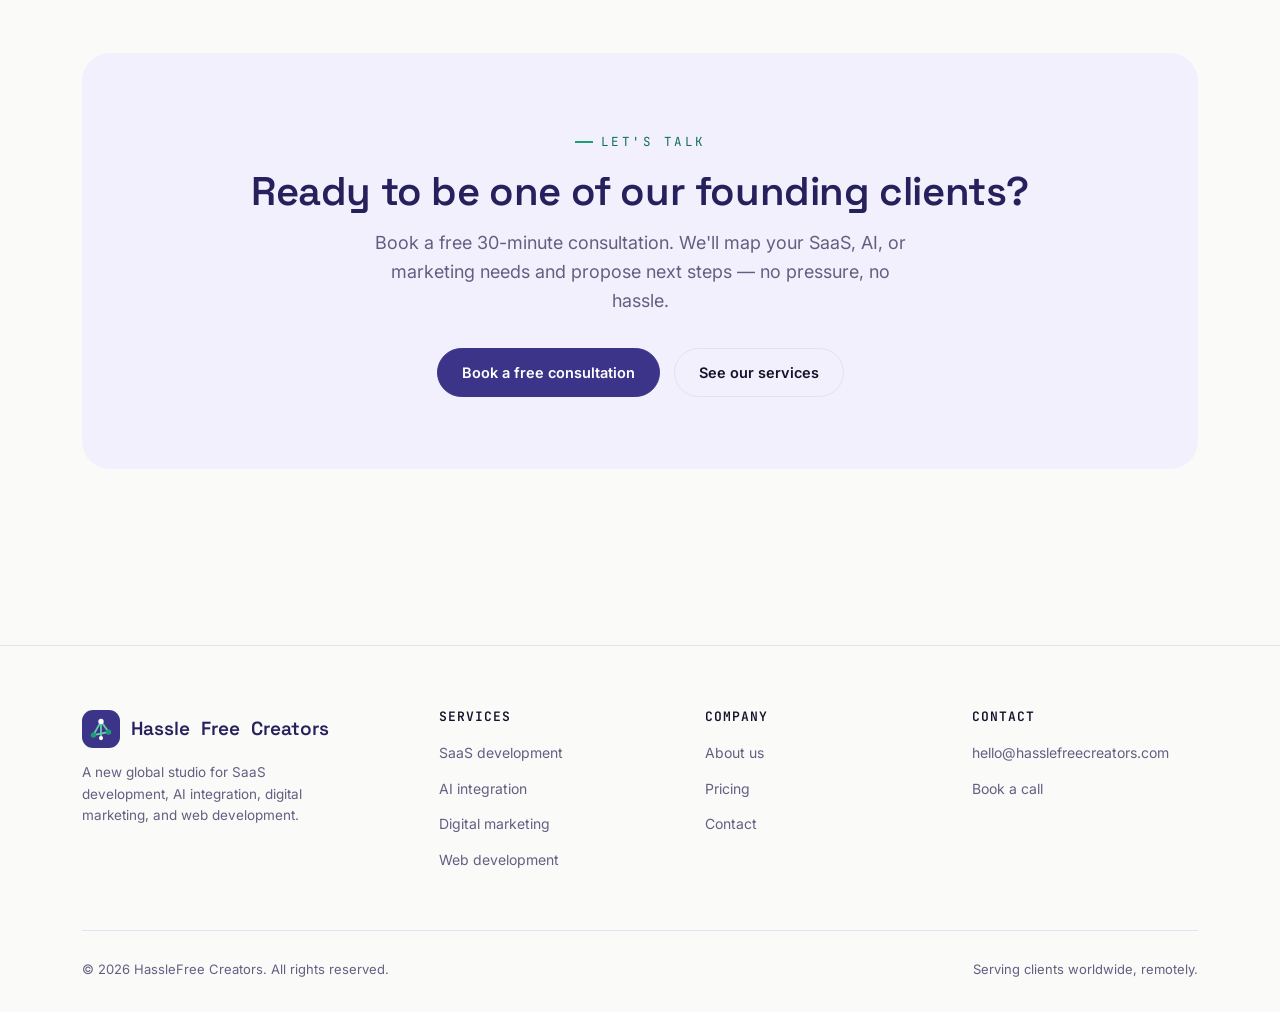
==== commit e09c3d25: "second commit" ====
--- a/index.html
+++ b/index.html
@@ -32,6 +32,25 @@
 <link rel="preconnect" href="https://fonts.gstatic.com" crossorigin>
 <link href="https://fonts.googleapis.com/css2?family=Space+Grotesk:wght@500;600;700&family=Inter:wght@400;500;600&family=JetBrains+Mono:wght@500&display=swap" rel="stylesheet">
 <link rel="stylesheet" href="assets/styles.css">
+
+
+<!-- Meta Pixel Code -->
+<script>
+!function(f,b,e,v,n,t,s)
+{if(f.fbq)return;n=f.fbq=function(){n.callMethod?
+n.callMethod.apply(n,arguments):n.queue.push(arguments)};
+if(!f._fbq)f._fbq=n;n.push=n;n.loaded=!0;n.version='2.0';
+n.queue=[];t=b.createElement(e);t.async=!0;
+t.src=v;s=b.getElementsByTagName(e)[0];
+s.parentNode.insertBefore(t,s)}(window, document,'script',
+'https://connect.facebook.net/en_US/fbevents.js');
+fbq('init', '1756497255244664');
+fbq('track', 'PageView');
+</script>
+<noscript><img height="1" width="1" style="display:none"
+src="https://www.facebook.com/tr?id=1756497255244664&ev=PageView&noscript=1"
+/></noscript>
+<!-- End Meta Pixel Code -->
 
 <script type="application/ld+json">
 {
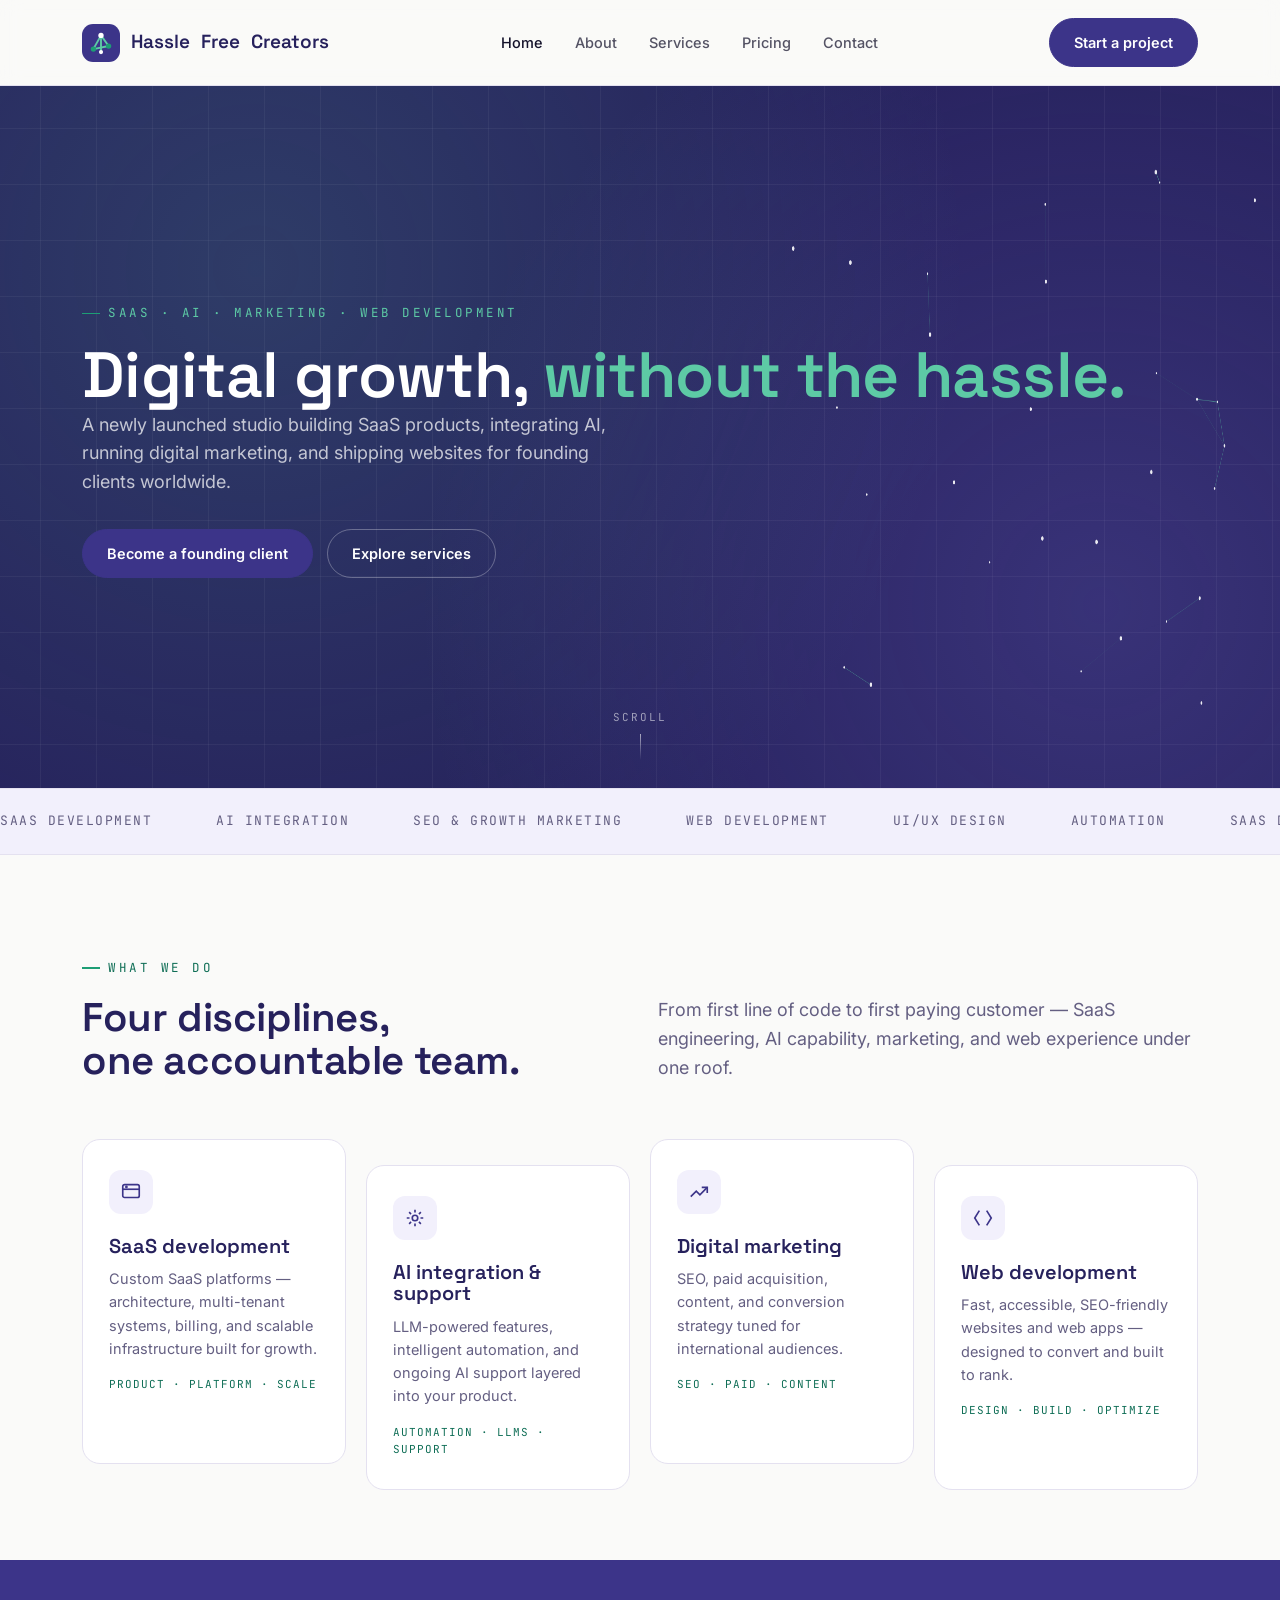
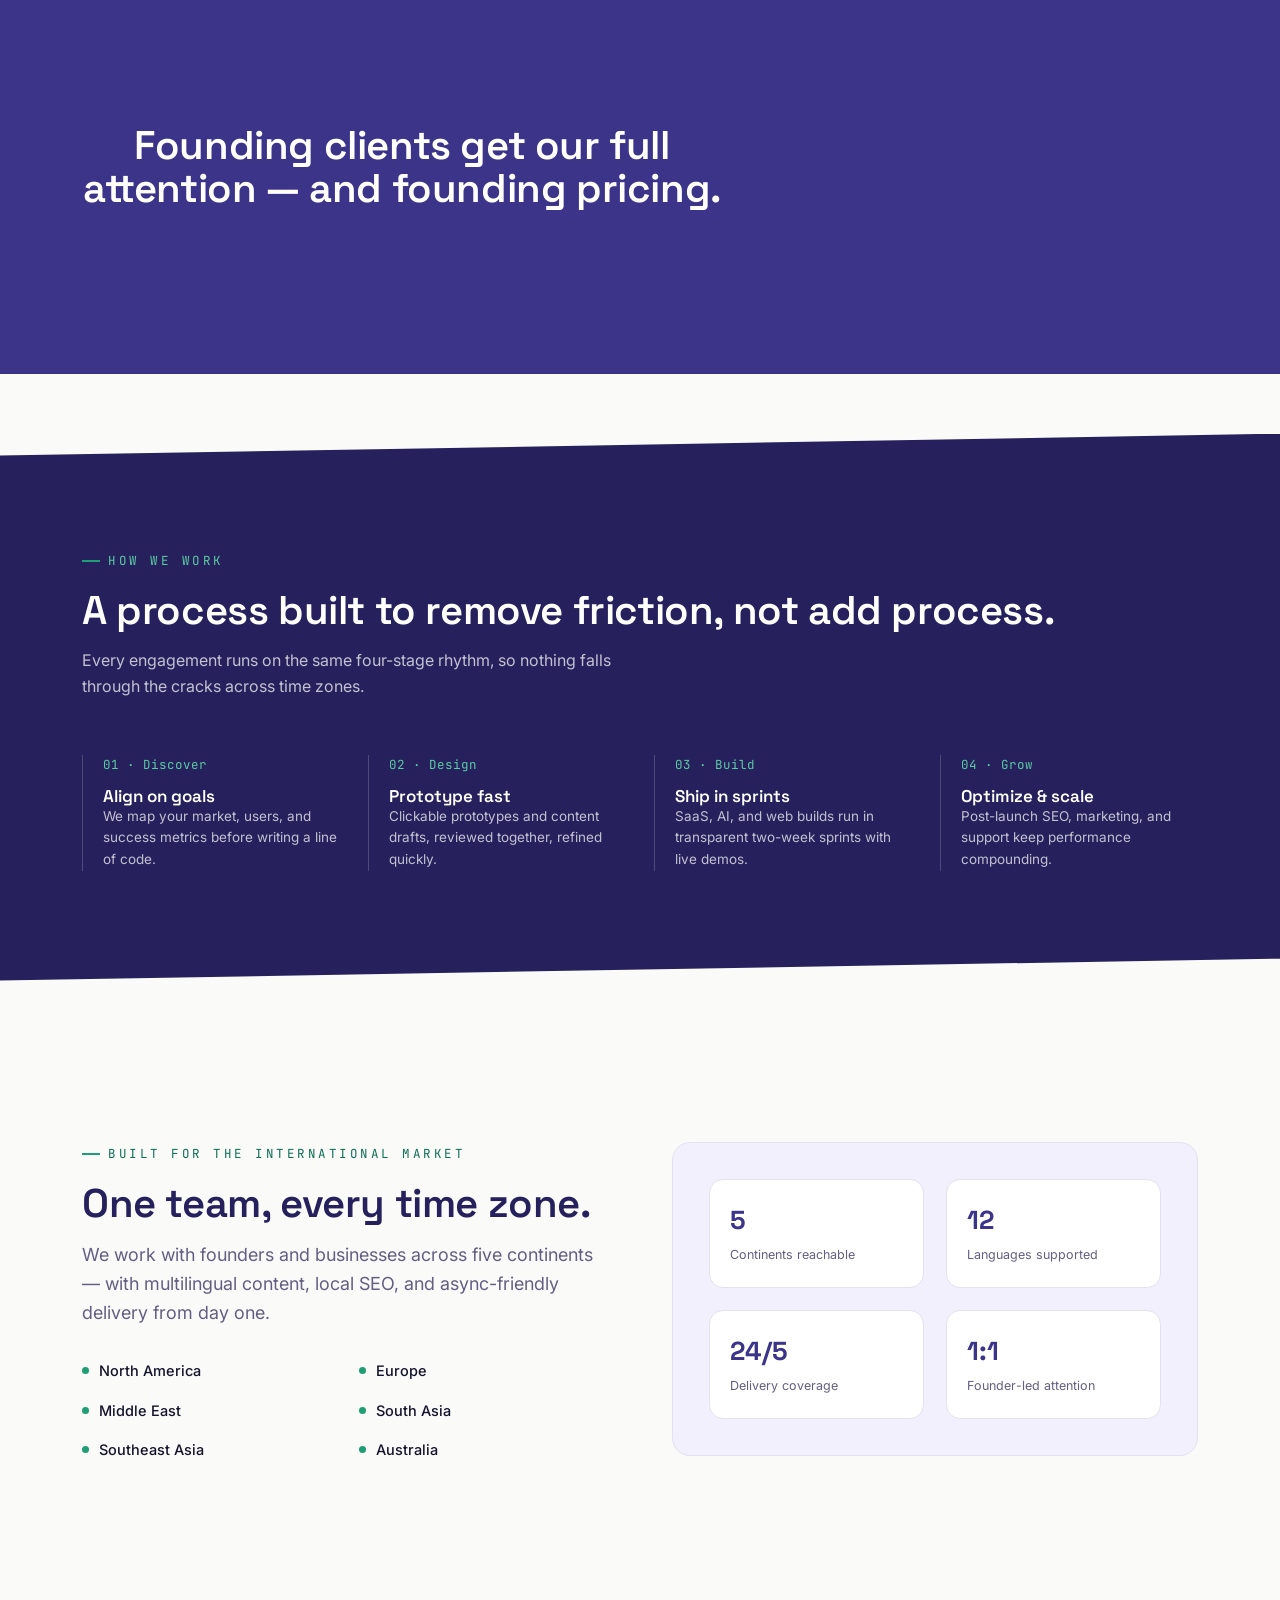
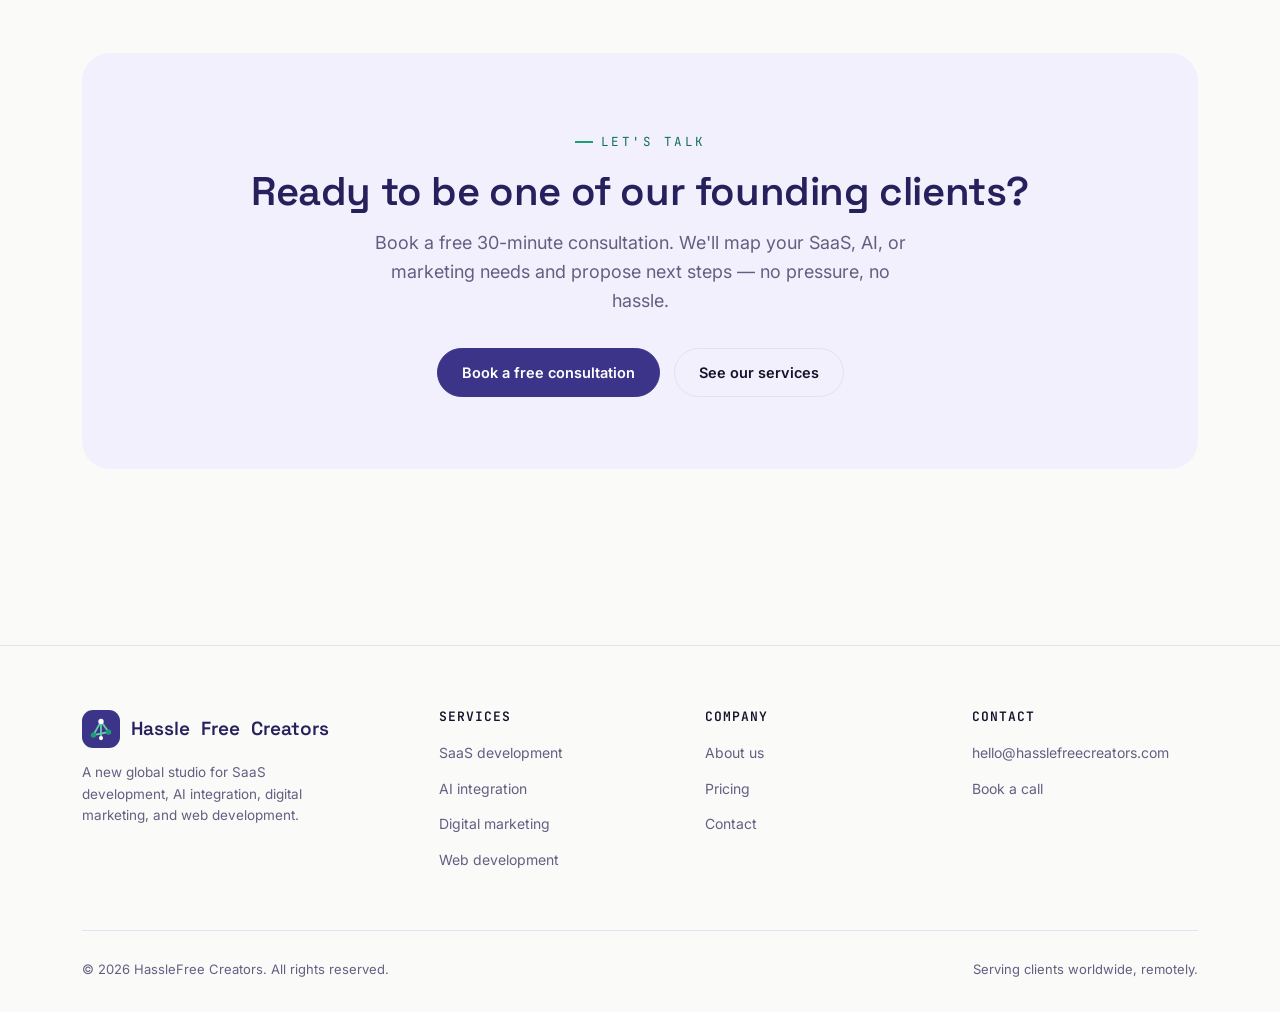
==== commit 97850ece: "third commit" ====
--- a/index.html
+++ b/index.html
@@ -32,6 +32,7 @@
 <link rel="preconnect" href="https://fonts.gstatic.com" crossorigin>
 <link href="https://fonts.googleapis.com/css2?family=Space+Grotesk:wght@500;600;700&family=Inter:wght@400;500;600&family=JetBrains+Mono:wght@500&display=swap" rel="stylesheet">
 <link rel="stylesheet" href="assets/styles.css">
+<meta name="google-site-verification" content="Vs9dFCQNeG6AkfUBoslXzuTsIq5evwL-lRMhD6L0AHk" />
 
 
 <!-- Meta Pixel Code -->
